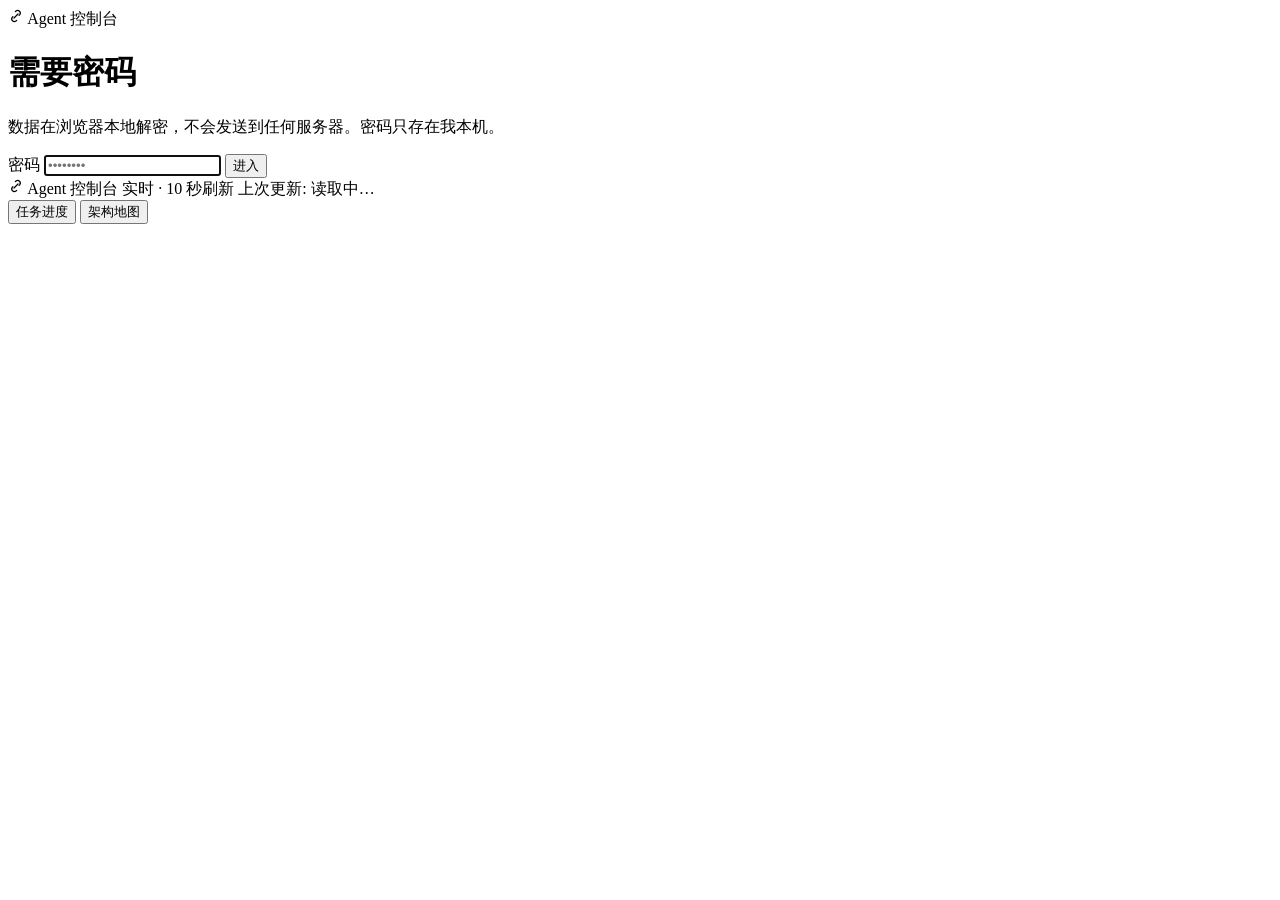
==== index.html @ 05ff24bf "publish index.html" ====
<!DOCTYPE html><html lang="zh"> <head><meta charset="utf-8"><meta name="robots" content="noindex, nofollow"><meta name="viewport" content="width=device-width, initial-scale=1"><title>Agent 控制台</title><link rel="stylesheet" href="./_astro/agents.css"></head> <body> <div id="login" class="wrap"> <div class="login-card"> <div class="brand"> <span class="brand-mark" aria-hidden="true"> <svg width="16" height="16" viewBox="0 0 24 24" fill="none" stroke="currentColor" stroke-width="1.8" stroke-linecap="round" stroke-linejoin="round"><path d="M9 15l6-6"></path><path d="M11 5.5l1-1a4 4 0 0 1 5.6 5.6l-1 1"></path><path d="M13 18.5l-1 1a4 4 0 0 1-5.6-5.6l1-1"></path></svg> </span> <span class="brand-name">Agent 控制台</span> </div> <h1>需要密码</h1> <p class="hint">数据在浏览器本地解密，不会发送到任何服务器。密码只存在我本机。</p> <label for="pw">密码</label> <input type="password" id="pw" placeholder="••••••••" autocomplete="off" autofocus> <button id="btn" type="button">进入</button> <div id="error"></div> </div> </div> <div id="app" class="wrap"> <div class="topbar"> <span class="brand-mark" aria-hidden="true"> <svg width="16" height="16" viewBox="0 0 24 24" fill="none" stroke="currentColor" stroke-width="1.8" stroke-linecap="round" stroke-linejoin="round"><path d="M9 15l6-6"></path><path d="M11 5.5l1-1a4 4 0 0 1 5.6 5.6l-1 1"></path><path d="M13 18.5l-1 1a4 4 0 0 1-5.6-5.6l1-1"></path></svg> </span> <span class="brand-name">Agent 控制台</span> <span class="spacer"></span> <span class="live"><i></i>实时 · 10 秒刷新</span> <span class="stamp">上次更新: <span id="meta-update">读取中…</span></span> </div> <div class="seg" id="seg" role="tablist"> <button class="on" data-tab="tasks" type="button" role="tab">任务进度</button> <button data-tab="arch" type="button" role="tab">架构地图</button> </div> <section id="panel-tasks" class="panel-view"></section> <section id="panel-arch" class="panel-view" style="display:none"></section> </div> <script>
  /* ============================================================
     0. 常量与静态结构
     ============================================================ */
  const POLL_MS = 10000;                                  /* 打开页面时每 10 秒刷新；无人打开 = 无请求 */
  const ENC_URL = './data/agent-dashboard.enc.json';

  const PHASES = [
    { k:'planning',  n:'规划', who:'codex'  },
    { k:'executing', n:'执行', who:'xiaomi' },
    { k:'verifying', n:'验收', who:'codex'  },
    { k:'done',      n:'完成', who:''       },
  ];
  const OWNERS = {
    codex:  { name:'Codex', short:'C',  role:'方案 · 测试方案 · 独立验收' },
    xiaomi: { name:'小秘',  short:'秘', role:'落地 · 写测试 · 交证据' },
    none:   { name:'无人',  short:'–',  role:'等待派发' },
  };
  /* 事件里的 phase → 阶段轨下标（采集器为每个事件标好 phase，避免靠文件名猜） */
  const PHASE_INDEX = { planning:0, executing:1, verifying:2, done:3 };

  /* 架构地图拓扑：5 层。tech 写"用了什么项目"，role 写"干什么"。 */
  const LAYERS = [
    { id:'people', name:'① 人', color:'#f79009', nodes:[
      { id:'frank', icon:'user', name:'Frank', tech:'人类操作员 · 飞书群', role:'提需求 / 拍板 / 看进度' },
    ]},
    { id:'entry', name:'② 入口', color:'#12b76a', nodes:[
      { id:'bridge', icon:'link', name:'lark-agents-bridge', tech:'自建 Node 桥接 · 飞书长连接', role:'把群里 @Codex 的消息转成本地 Codex 任务' },
      { id:'gateway', icon:'server', name:'OpenClaw 网关', tech:'OpenClaw · 飞书 / Telegram 通道', role:'小秘的宿主：会话 / 工具 / 技能 / 委派' },
    ]},
    { id:'runtime', name:'③ 运行时', color:'#4f46e5', nodes:[
      { id:'codex', icon:'cpu', name:'Codex（我）', tech:'Codex CLI · 强模型（额度有限）', role:'出方案 + 测试方案 + 独立验收' },
      { id:'xiaomi', icon:'sparkle', name:'小秘 agent:main', tech:'OpenClaw agent · 本地模型（额度足）', role:'按方案落地 + 写测试 + 交证据' },
    ]},
    { id:'state', name:'④ 共享状态', color:'#7c3aed', nodes:[
      { id:'bus', icon:'db', hub:true, name:'agent-bus', tech:'自建状态总线 · runs/ + JSONL', role:'任务产物 / 委派记录 / 看护日志（全流程枢纽）' },
      { id:'snapshot', icon:'lock', name:'看板密文快照', tech:'PBKDF2 + AES-256-GCM', role:'采集 → 加密 → 推送 GitHub' },
    ]},
    { id:'delivery', name:'⑤ 交付', color:'#0ea5e9', nodes:[
      { id:'site', icon:'globe', name:'frankofswing.com', tech:'Astro 静态站 · Vercel', role:'公开站点 + 密码门 /agents/' },
    ]},
  ];

  /* 连线：route 'v' = 出下方进上方；'h' = 出右侧进左侧。x1/x2 或 y1/y2 是锚点在边上的位置(0~1)。 */
  const EDGES = [
    { from:'frank',    to:'bridge',   route:'v', x1:.50, x2:.35, kind:'msg',     label:'@Codex 群消息' },
    { from:'frank',    to:'gateway',  route:'v', x1:.50, x2:.65, kind:'msg',     label:'@小秘 群消息' },
    { from:'bridge',   to:'codex',    route:'v', x1:.50, x2:.50, kind:'call',    label:'codex exec' },
    { from:'gateway',  to:'xiaomi',   route:'v', x1:.50, x2:.50, kind:'call',    label:'openclaw agent --json' },
    { from:'codex',    to:'xiaomi',   route:'h', y1:.50, y2:.50, kind:'handoff', label:'委派 / 回执' },
    { from:'codex',    to:'bus',      route:'v', x1:.32, x2:.30, kind:'write',   label:'写 plan / verify-report' },
    { from:'xiaomi',   to:'bus',      route:'v', x1:.30, x2:.70, kind:'write',   label:'写 status.json / exec-log' },
    { from:'bus',      to:'snapshot', route:'h', y1:.50, y2:.50, kind:'write',   label:'采集 + 加密' },
    { from:'snapshot', to:'site',     route:'v', x1:.50, x2:.50, kind:'deliver', label:'密文 push' },
  ];
  const FLOW_KINDS = [
    { k:'msg',     c:'#f79009', t:'群消息触发' },
    { k:'call',    c:'#4f46e5', t:'调用 agent' },
    { k:'handoff', c:'#7c3aed', t:'委派 / 回执' },
    { k:'write',   c:'#64748b', t:'落盘 / 采集' },
    { k:'deliver', c:'#0ea5e9', t:'发布' },
  ];

  const ICONS = {
    user:    '<path d="M12 12a4 4 0 1 0 0-8 4 4 0 0 0 0 8Z"/><path d="M4.5 20a7.5 7.5 0 0 1 15 0"/>',
    link:    '<path d="M9 15l6-6"/><path d="M11 5.5l1-1a4 4 0 0 1 5.6 5.6l-1 1"/><path d="M13 18.5l-1 1a4 4 0 0 1-5.6-5.6l1-1"/>',
    server:  '<rect x="3" y="4" width="18" height="7" rx="2"/><rect x="3" y="13" width="18" height="7" rx="2"/><path d="M7 7.5h.01M7 16.5h.01"/>',
    cpu:     '<rect x="7" y="7" width="10" height="10" rx="2"/><path d="M10 2v3M14 2v3M10 19v3M14 19v3M2 10h3M2 14h3M19 10h3M19 14h3"/>',
    sparkle: '<path d="M12 3.5l1.9 5.1 5.1 1.9-5.1 1.9L12 17.5l-1.9-5.1L5 10.5l5.1-1.9L12 3.5Z"/>',
    db:      '<ellipse cx="12" cy="6" rx="7.5" ry="3"/><path d="M4.5 6v12c0 1.7 3.4 3 7.5 3s7.5-1.3 7.5-3V6"/><path d="M4.5 12c0 1.7 3.4 3 7.5 3s7.5-1.3 7.5-3"/>',
    lock:    '<rect x="4.5" y="10" width="15" height="10.5" rx="2.5"/><path d="M8 10V7a4 4 0 0 1 8 0v3"/>',
    globe:   '<circle cx="12" cy="12" r="9"/><path d="M3 12h18"/><path d="M12 3c2.4 2.5 3.7 5.6 3.7 9S14.4 18.5 12 21c-2.4-2.5-3.7-5.6-3.7-9S9.6 5.5 12 3Z"/>',
    check:   '<path d="M20 6.5 9.5 17 4 11.5"/>',
  };

  /* 组件目录表：回答"用了什么项目 / 怎么起（常驻、按需、默认加载）"。 */
  const CATALOG = [
    { n:'lark-agents-bridge', t:'自建 Node 桥接包（+1 个本地补丁）', m:'常驻', h:'launchd ai.feishu-codex-bridge.bot', e:'~/.feishu-codex-bridge/config.json' },
    { n:'OpenClaw 网关',       t:'OpenClaw 平台（+2 个本地补丁）',   m:'常驻', h:'launchd ai.openclaw.gateway',          e:'~/.openclaw/openclaw.json' },
    { n:'Codex（我）',         t:'Codex CLI + 强模型端点',           m:'按需', h:'被桥接唤起',                          e:'~/.codex/config.toml' },
    { n:'小秘 agent:main',     t:'OpenClaw agent + 本地模型端点',     m:'按需', h:'被网关唤起',                          e:'~/.openclaw/workspace/main/' },
    { n:'feishu-collab',       t:'自建 skill · 三方协作规则',         m:'默认加载', h:'Codex 常驻 + 小秘 workspace 已装', e:'~/.codex/skills/feishu-collab/SKILL.md' },
    { n:'frankofswing-dev',    t:'自建 skill · 站点开发约定',         m:'默认加载', h:'同上',                                e:'~/.codex/skills/frankofswing-dev/SKILL.md' },
    { n:'agent-bus',           t:'自建状态总线（JSON / JSONL）',      m:'按需', h:'双方读写',                            e:'~/.openclaw/agent-bus/runs/<run-id>/' },
    { n:'delegate / ask_codex', t:'自建委派脚本（自带两行群回执）',    m:'按需', h:'给指令拉起',                          e:'za/delegate.py · za/ask_codex.py' },
    { n:'agent-dashboard',     t:'自建采集 + 加密 + 推送',            m:'常驻', h:'launchd ai.agent-dashboard.push（每 60 秒）', e:'~/.openclaw/agent-dashboard/' },
    { n:'watchdog',            t:'自建看护（ps 探活 + 连续 2 次才判 down）', m:'常驻', h:'launchd ai.agent-bus.watchdog（每 60 秒）', e:'~/.local/share/agent-bus/watchdog.py' },
    { n:'frankofswing.com',    t:'Astro + Vercel（推送走 GitHub Contents API）', m:'远端', h:'Vercel 自动构建',            e:'~/.openclaw/workspace-jobs' },
  ];

  const MEMORY = [
    { who:'Codex（我）', items:[
      ['za/CODEX-CONTEXT.md', '交接记忆：换模型 / 新会话先读'],
      ['~/.codex/AGENTS.md', '全局硬规则（怎么给小秘发消息等）'],
      ['~/.codex/sessions/**/rollout-*.jsonl', '会话原文（可检索）'],
      ['za/WORKFLOW.md + TESTING.md', '开发工作流 / 测试工作流'],
    ]},
    { who:'小秘（OpenClaw）', items:[
      ['~/.openclaw/workspace/AGENTS.md', '每轮都加载的常驻规则'],
      ['workspace/main/{IDENTITY,USER,MEMORY,SOUL}.md', '身份 / 用户 / 长期记忆'],
      ['workspace/main/memory/*.md', '按日期的记忆片段'],
      ['workspace/main/skills/', '已装技能（feishu-collab 等）'],
    ]},
    { who:'共享（agent-bus）', items:[
      ['runs/<run-id>/{task,plan,test-plan,exec-log,verify-report}.md', '一次任务的全部产物'],
      ['runs/<run-id>/status.json', '看板读的进度状态'],
      ['runs.jsonl · delegations/*.json', '历史结论 / 每次委派与成本'],
      ['watchdog.log', '看护事件'],
    ]},
  ];

  const SELF_SKILLS = [
    { n:'feishu-collab', t:'default', d:'三方协作规则（回话顺序 / 分工 / 监工）' },
    { n:'frankofswing-dev', t:'default', d:'站点开发约定（代码位置 / 部署 / 内容规则）' },
    { n:'imagegen', t:'ondemand', d:'生成位图素材' },
    { n:'openai-docs', t:'ondemand', d:'OpenAI / Codex 官方资料' },
    { n:'skill-creator · skill-installer', t:'ondemand', d:'写 skill / 装 skill' },
    { n:'documents · pdf · presentations · spreadsheets', t:'ondemand', d:'Office 文档产出' },
    { n:'visualize', t:'ondemand', d:'交互式可视化' },
  ];

  /* ============================================================
     1. 工具函数
     ============================================================ */
  const $ = (id) => document.getElementById(id);
  const esc = (s) => String(s == null ? '' : s).replace(/[&<>"']/g, (c) => ({ '&':'&amp;','<':'&lt;','>':'&gt;','"':'&quot;',"'":'&#39;' }[c]));
  const icon = (n, sz) => '<svg width="' + (sz||15) + '" height="' + (sz||15) + '" viewBox="0 0 24 24" fill="none" stroke="currentColor" stroke-width="1.8" stroke-linecap="round" stroke-linejoin="round">' + (ICONS[n] || '') + '</svg>';

  function ts2hm(iso) {
    if (!iso) return '';
    const m = String(iso).match(/T(\d{2}:\d{2})(?::(\d{2}))?/);
    return m ? (m[2] ? m[1] + ':' + m[2] : m[1]) : '';
  }
  function fmtDT(iso) {
    if (!iso) return '读取中…';
    const d = new Date(iso);
    if (isNaN(d.getTime())) return String(iso);
    const p = (n) => String(n).padStart(2, '0');
    return p(d.getMonth()+1) + '-' + p(d.getDate()) + ' ' + p(d.getHours()) + ':' + p(d.getMinutes()) + ':' + p(d.getSeconds());
  }
  function humanDur(ms) {
    if (!isFinite(ms) || ms < 0) return '—';
    const s = Math.floor(ms / 1000);
    if (s < 60) return s + ' 秒';
    const m = Math.floor(s / 60);
    if (m < 60) return m + ' 分 ' + (s % 60) + ' 秒';
    const h = Math.floor(m / 60);
    return h + ' 时 ' + (m % 60) + ' 分';
  }
  function durBetween(a, b) {
    if (!a) return '—';
    const t0 = new Date(a).getTime(), t1 = b ? new Date(b).getTime() : Date.now();
    if (isNaN(t0) || isNaN(t1)) return '—';
    return humanDur(t1 - t0);
  }
  function money(v) {
    if (typeof v !== 'number' || !isFinite(v)) return '—';
    return '$' + v.toFixed(v < 1 ? 3 : 2);
  }
  function num(v) {
    if (typeof v !== 'number' || !isFinite(v)) return '—';
    return v.toLocaleString('en-US');
  }
  function shortNum(v) {
    if (typeof v !== 'number' || !isFinite(v)) return '—';
    if (v >= 1e6) return (v / 1e6).toFixed(2) + 'M';
    if (v >= 1e3) return (v / 1e3).toFixed(1) + 'k';
    return String(v);
  }

  /* ============================================================
     2. WebCrypto（保持不变：密码只在浏览器里）
     ============================================================ */
  async function deriveKey(password, salt, iter) {
    const base = await crypto.subtle.importKey('raw', new TextEncoder().encode(password), 'PBKDF2', false, ['deriveKey']);
    return crypto.subtle.deriveKey({ name:'PBKDF2', salt, iterations:iter, hash:'SHA-256' }, base, { name:'AES-GCM', length:256 }, false, ['decrypt']);
  }
  async function decryptBlob(blob, password) {
    const b64 = (s) => Uint8Array.from(atob(s), (c) => c.charCodeAt(0));
    const key = await deriveKey(password, b64(blob.salt), blob.iter);
    const pt = await crypto.subtle.decrypt({ name:'AES-GCM', iv:b64(blob.nonce) }, key, b64(blob.ct));
    return JSON.parse(new TextDecoder().decode(pt));
  }
  async function fetchBlob() {
    const r = await fetch(ENC_URL + '?t=' + Date.now(), { cache:'no-store' });
    if (!r.ok) throw new Error('HTTP ' + r.status);
    return r.json();
  }
  async function blobHash(b) {
    const s = JSON.stringify({ s:b.salt, n:b.nonce, c:b.ct, i:b.iter });
    const buf = await crypto.subtle.digest('SHA-256', new TextEncoder().encode(s));
    return Array.from(new Uint8Array(buf)).map((x) => x.toString(16).padStart(2,'0')).join('');
  }

  /* ============================================================
     3. 任务进度
     ============================================================ */
  function phaseTimes(task) {
    const out = [null, null, null, null];
    (task.events || []).forEach((e) => {
      const i = (e.phase != null && PHASE_INDEX[e.phase] != null) ? PHASE_INDEX[e.phase] : 0;
      if (i == null) return;
      if (!out[i] || String(e.ts) < String(out[i].ts)) out[i] = { ts:e.ts, who:e.who };
    });
    return out;
  }
  /* 已经出结论的任务 = 已结束（不做"进行中"）。
     —— 2026-10-09 修：有一次 run 忘了把 status.json 收尾（phase 停在 executing、verdict 已是 PASS），
     页面就把它当成"当前任务"，于是长期显示"小秘 执行中"（Frank 实际看到的现象）。
     有 verdict 就算结束，这条自愈规则让同类脏数据不可能再变成幽灵任务。 */
  function isFinished(t) {
    return !!t && ((t.phase || '') === 'done' || t.verdict === 'PASS' || t.verdict === 'FAIL');
  }
  function pickCurrent(tasks) {
    const active = tasks.filter((t) => !isFinished(t))
      .sort((a, b) => String(b.updated_at || '').localeCompare(String(a.updated_at || '')));
    if (active.length) return active[0];
    /* 全都结束了 → 显示"最近开始的那一个"（按 started_at），
       否则补写旧 run 的 status.json 会把旧任务顶到最前面（2026-10-09 补充） */
    const byStart = tasks.slice().sort((a, b) =>
      String(b.started_at || '').localeCompare(String(a.started_at || '')) ||
      String(b.updated_at || '').localeCompare(String(a.updated_at || '')));
    return byStart[0] || null;
  }
  function stateOf(task) {
    if (!task) return 'idle';
    if (task.verdict === 'FAIL') return 'fail';
    if (isFinished(task)) return task.verdict === 'PASS' ? 'done' : (task.phase === 'done' ? 'idle' : 'run');
    return 'run';
  }
  function renderRail(task) {
    const cur = PHASES.findIndex((p) => p.k === (task.phase || 'planning'));
    /* 已出结论的任务，阶段轨直接停在"完成"，避免"有 verdict 却停在执行"的脏数据显示成进行中 */
    const idx = isFinished(task) ? (PHASES.length - 1) : (cur < 0 ? 0 : cur);
    const times = phaseTimes(task);
    const pct = (idx / (PHASES.length - 1)) * 75;   /* 线宽 = 75% × 进度（线本身占 75%） */
    const steps = PHASES.map((p, i) => {
      const cls = i < idx ? 'done' : (i === idx ? (stateOf(task) === 'done' ? 'done' : 'current') : '');
      const mark = i < idx || (i === idx && stateOf(task) === 'done')
        ? '<svg width="12" height="12" viewBox="0 0 24 24" fill="none" stroke="currentColor" stroke-width="3" stroke-linecap="round" stroke-linejoin="round">' + ICONS.check + '</svg>'
        : '<span class="num">' + (i + 1) + '</span>';
      let info = times[i] ? ((OWNERS[times[i].who] || {}).name || times[i].who) + ' · ' + ts2hm(times[i].ts) : '';
      if (!info && i === idx && cls === 'current') info = '进行中…';
      return '<div class="rail-step ' + cls + '">'
        + '<span class="rail-dot">' + mark + '</span>'
        + '<span class="sn">' + p.n + '</span>'
        + '<span class="sm">' + esc(info) + '</span>'
        + '</div>';
    }).join('');
    return '<div class="rail">'
      + '<span class="rail-line"></span>'
      + '<span class="rail-fill" style="width:' + pct.toFixed(2) + '%"></span>'
      + steps + '</div>';
  }
  function feedWho(w) {
    const o = OWNERS[w];
    if (!o) return '<span class="tag ondemand">' + esc(w || '?') + '</span>';
    return '<span class="tag ' + (w === 'codex' ? 'codex' : 'xiaomi') + '">' + esc(o.name) + '</span>';
  }
  /* task-panel-v2: 阶段展开/折叠 (accordion 单选) */
  function toggleStage(stage) {
    const items = document.querySelectorAll('.stage-item');
    items.forEach(function(it) {
      if (it.dataset.stage === stage) {
        const cur = it.getAttribute('aria-expanded') === 'true';
        it.setAttribute('aria-expanded', cur ? 'false' : 'true');
        const tog = it.querySelector('.stage-toggle');
        if (tog) tog.textContent = cur ? '▸' : '▾';
      } else {
        it.setAttribute('aria-expanded', 'false');
        const tog = it.querySelector('.stage-toggle');
        if (tog) tog.textContent = '▸';
      }
    });
  }
  /* visual_check.py 探针 */
  window.__stageItems = function() {
    return [...document.querySelectorAll('.stage-item')].map(function(s) {
      const body = s.querySelector('.stage-body');
      return {
        stage: s.dataset.stage,
        ariaExpanded: s.getAttribute('aria-expanded') === 'true',
        isCurrent: s.classList.contains('is-current'),
        bodyOffsetHeight: body ? body.offsetHeight : 0,
      };
    });
  };
  window.__currentRunIdOnPage = function() {
    const el = document.querySelector('.current-task-card .run-id-display');
    return el ? el.textContent.trim() : '';
  };
  window.__historyRunIds = function() {
    return [...document.querySelectorAll('.history-row')].map(function(r) { return r.dataset.runId; }).filter(Boolean);
  };
  function renderTasks(data) {
    const tasks = data.tasks || [];
    const res = data.resources || {};
    const health = data.health || {};
    // task-panel-v2: current_run_id 是数据源 (取自 payload 顶层)
    const currentRunId = data.current_run_id || (tasks.slice().sort((a,b)=>String(b.updated_at||"").localeCompare(String(a.updated_at||"")))[0]||{}).run_id;
    const task = tasks.find((t) => t.run_id === currentRunId) || pickCurrent(tasks);

    let html = '';
    if (!task) {
      html += '<div class="card"><p class="sec">当前任务</p><div class="empty">还没有任务记录。派一个任务给我，这里会出现它的全流程。</div></div>';
    } else {
      const st = stateOf(task);
      const owner = OWNERS[task.owner] ? task.owner : 'none';
      const pill = st === 'run' ? '<span class="pill run"><i></i>进行中</span>'
        : st === 'done' ? '<span class="pill ok"><i></i>已完成 · ' + esc(task.verdict || 'PASS') + '</span>'
        : st === 'fail' ? '<span class="pill fail"><i></i>失败 · ' + esc(task.verdict || 'FAIL') + '</span>'
        : '<span class="pill idle"><i></i>空闲</span>';
      const attempts = typeof task.attempts === 'number' ? task.attempts : 0;

      // === 当前任务卡 v2: 状态胶囊 + 任务一句话 + run_id (含 .run-id-display 供探针) + 谁在干活 ===
      const rid = task.run_id || '';
      html += '<div class="card current-task-card" data-run-id="' + esc(rid) + '">'
        + '<p class="sec">当前任务</p><div class="hero">'
        + '<div class="hero-main">'
        +   '<div>' + pill + '</div>'
        +   '<h2>' + esc(task.task_one_liner || '(无任务描述)') + '</h2>'
        +   '<div class="sub"><span class="run-id-display">' + esc(rid) + '</span> · 第 ' + attempts + ' 次尝试 · 开始 ' + esc(ts2hm(task.started_at) || '—') + '</div>'
        + '</div>'
        + '<div class="owner" data-state="' + (st === 'run' ? 'running' : (st === 'done' ? 'done' : 'idle')) + '">'
        +   '<span class="avatar" data-who="' + owner + '">' + esc((OWNERS[owner] || OWNERS.none).short) + '</span>'
        +   '<span><span class="lbl">现在谁在干活</span>'
        +     '<div class="nm">' + esc((OWNERS[owner] || OWNERS.none).name) + '</div>'
        +     '<div class="rl">' + esc((OWNERS[owner] || OWNERS.none).role) + '</div></span>'
        +   '<span class="eta"><div class="v" data-elapsed="' + esc(task.started_at || '') + '" data-stop="' + (st === 'run' ? '' : '1') + '">'
        +     esc(durBetween(task.started_at, st === 'run' ? null : task.updated_at)) + '</div><div class="k">'
        +     (st === 'run' ? '已耗时（实时）' : '总耗时') + '</div></span>'
        + '</div></div>'
        + (task.note ? '<div style="margin-top:14px;font-size:12.5px;color:var(--text-2);background:var(--surface-2);border:1px solid var(--border);border-radius:8px;padding:10px 12px">' + esc(task.note) + '</div>' : '')
        + '</div>';

      // === 四阶段 v2 (可展开, S12 探针目标) ===
      const STAGE_META = [
        { k: 'planning',  n: '① 规划' },
        { k: 'executing', n: '② 执行' },
        { k: 'verifying', n: '③ 验收' },
        { k: 'done',      n: '④ 完成' },
      ];
      const curPhase = task.phase || 'planning';
      const stages = task.stages || {};
      const curIdx = STAGE_META.findIndex((x) => x.k === curPhase);
      html += '<div class="card stages-card"><p class="sec">四阶段</p><div class="stages" id="stages" data-current-phase="' + esc(curPhase) + '">';
      STAGE_META.forEach(function(m, i) {
        const s = stages[m.k] || {};
        const files = Array.isArray(s.files) ? s.files : [];
        const who = s.who || '?';
        const at = s.at || '';
        const atStr = at ? at.slice(11, 19) : '—';
        // 状态 class
        let stCls = 'todo';
        if (i < curIdx) stCls = 'done';
        else if (i === curIdx) stCls = (curPhase === 'done') ? 'done' : 'current';
        // 默认展开: 当前阶段, 或 phase==done 时 done 阶段
        const isCurDefault = (m.k === curPhase) || (curPhase === 'done' && m.k === 'done');
        const ariaExp = isCurDefault ? 'true' : 'false';
        const isCurrentCls = (m.k === curPhase) ? ' is-current' : '';
        html += '<div class="stage-item stage-' + m.k + ' ' + stCls + isCurrentCls + '" data-stage="' + m.k + '" data-stage-idx="' + i + '" aria-expanded="' + ariaExp + '">'
          + '<div class="stage-header" role="button" tabindex="0" onclick="toggleStage(\'' + m.k + '\')" onkeydown="if(event.key===\'Enter\'||event.key===\' \'){event.preventDefault();toggleStage(\'' + m.k + '\')}">'
          +   '<span class="stage-marker">' + (stCls === 'done' ? '✓' : (stCls === 'current' ? '<span class="pulse"></span>' : (i + 1))) + '</span>'
          +   '<span class="stage-name">' + m.n + '</span>'
          +   '<span class="stage-who">' + esc(who) + '</span>'
          +   '<span class="stage-time">' + esc(atStr) + '</span>'
          +   '<span class="stage-toggle">' + (ariaExp === 'true' ? '▾' : '▸') + '</span>'
          + '</div>'
          + '<div class="stage-body" data-stage-body="' + m.k + '">';
        if (m.k === 'done') {
          const verdict = s.verdict;
          const note = s.note;
          if (verdict) html += '<div class="stage-verdict"><span class="pill ' + (verdict === 'PASS' ? 'ok' : 'fail') + '"><i></i>' + esc(verdict) + '</span></div>';
          if (note) html += '<div class="stage-file-excerpt">' + esc(note) + '</div>';
          if (!verdict && !note) html += '<div class="stage-empty">该阶段尚未开始</div>';
        } else if (files.length === 0) {
          html += '<div class="stage-empty">该阶段尚未开始</div>';
        } else {
          files.forEach(function(f) {
            html += '<div class="stage-file">'
              + '<div class="stage-file-head"><span class="file-name">' + esc(f.name || '') + '</span>'
              + '<span class="file-title">' + esc(f.title || '') + '</span></div>'
              + '<div class="file-excerpt">"' + esc(f.excerpt || '') + '"</div>'
              + '</div>';
          });
        }
        html += '</div></div>';
      });
      html += '</div></div>';
    }

    /* 左：活动流；右：资源 + 健康 */
    const events = ((task && task.events) || []).slice().reverse();
    const feed = events.length
      ? events.slice(0, 9).map((e, i) => '<div class="feed-row' + (i === 0 ? ' new' : '') + '">'
          + '<span class="feed-t">' + esc(ts2hm(e.ts)) + '</span>'
          + '<span class="feed-w">' + feedWho(e.who) + '</span>'
          + '<span class="feed-a">' + esc(e.what || '') + '</span>'
          + '<span class="feed-f">' + esc(e.file || '') + '</span></div>').join('')
      : '<div class="empty">还没有动作。</div>';

    html += '<div class="cols" style="margin-top:14px">'
      + '<div class="card"><p class="sec">活动流（最近 ' + Math.min(9, events.length) + ' 条）</p><div class="feed">' + feed + '</div></div>'
      + '<div class="stack">' + renderResources(res) + renderProviders(data.providers) + renderHealth(health) + '</div>'
      + '</div>';

    html += renderHistory(tasks, currentRunId);
    $('panel-tasks').innerHTML = html;
    tickElapsed();
  }

  function renderResources(res) {
    const cost = (typeof res.todayCostUsd === 'number') ? res.todayCostUsd : null;
    const tk = res.codexTodayTokens || {};
    const delegations = Array.isArray(res.recentDelegations) ? res.recentDelegations : [];
    const sessions = (typeof res.codexSessionsToday === 'number') ? res.codexSessionsToday : 0;
    const tkTotal = (typeof tk.total === 'number' && tk.total > 0) ? tk.total : null;

    const stats = '<div class="stats">'
      + '<div class="stat"><div class="k">今日成本（小秘侧）</div><div class="v">' + (cost == null ? '—' : money(cost)) + '</div></div>'
      + '<div class="stat"><div class="k">Codex 今日 token（含缓存）</div><div class="v">' + shortNum(tkTotal) + '<small>' + (tk.output ? '出 ' + shortNum(tk.output) : '') + '</small></div></div>'
      + '<div class="stat"><div class="k">今日委派</div><div class="v">' + delegations.length + '<small>次</small></div></div>'
      + '<div class="stat"><div class="k">Codex 会话</div><div class="v">' + sessions + '<small>今日</small></div></div>'
      + '</div>';

    const byModel = res.todayByModel || {};
    const rows = Object.keys(byModel)
      .filter((k) => k && k !== 'unknown' && k !== 'null' && byModel[k] > 0)
      .sort((a, b) => byModel[b] - byModel[a]);
    const max = rows.length ? byModel[rows[0]] : 0;
    const bars = rows.length
      ? '<div class="bars">' + rows.map((m) => '<div class="bar">'
          + '<span class="bl" title="' + esc(m) + '">' + esc(String(m).replace(/^[a-z-]+\//, '')) + '</span>'
          + '<span class="bt"><span class="bf" style="width:' + ((byModel[m] / max) * 100).toFixed(1) + '%"></span></span>'
          + '<span class="bv">' + money(byModel[m]) + '</span></div>').join('') + '</div>'
      : '';

    return '<div class="card"><p class="sec">资源消耗</p>' + stats + bars + '</div>';
  }

  const SVC_LABEL = {
    'ai.openclaw.gateway': '小秘网关',
    'ai.feishu-codex-bridge.bot': '桥接（Codex）',
    'ai.agent-bus.watchdog': '看护 watchdog',
    'ai.agent-dashboard.push': '看板推送',
  };

  /* 模型平台侧（官方接口拿到的权威数据）：GLM 额度 + DeepSeek 余额 */
  function pbar(pct) {
    const p = Math.max(0, Math.min(100, Number(pct) || 0));
    const color = p >= 90 ? 'var(--fail)' : p >= 70 ? 'var(--run)' : 'var(--accent)';
    return '<span class="bt"><span class="bf" style="width:' + p.toFixed(1) + '%;background:' + color + '"></span></span>';
  }
  function renderProviders(p) {
    p = p || {};
    const g = p.glm || {}, d = p.deepseek || {};
    const rows = [];

    if (g.ok) {
      const lims = g.limits || [];
      const period = lims.filter((L) => L.number === 1)[0] || lims[lims.length - 1] || {};
      const short = lims.filter((L) => L.number !== 1)[0] || {};
      const resetTxt = period.resetAt ? String(period.resetAt).slice(5, 16).replace('T', ' ') + ' 重置' : '';
      rows.push('<div class="pv-h">' + esc(g.name || '编程套餐') + ' · ' + esc(g.level || '') + ' <span class="tag default">平台接口</span></div>');
      rows.push('<div class="bar" style="grid-template-columns:auto 1fr auto"><span class="bl">周期额度</span>'
        + pbar(period.percentage) + '<span class="bv">' + (period.percentage == null ? '—' : period.percentage + '%') + '</span></div>');
      rows.push('<div class="pv-s">已用 ' + num(period.used) + ' / ' + num(period.usage) + ' · 剩 ' + num(period.remaining)
        + (resetTxt ? ' · ' + esc(resetTxt) : '') + '</div>');
      if (short.usage) {
        rows.push('<div class="bar" style="grid-template-columns:auto 1fr auto;margin-top:6px"><span class="bl">5 小时窗口</span>'
          + pbar(short.percentage) + '<span class="bv">' + num(short.used) + '/' + num(short.usage) + '</span></div>');
      }
      rows.push('<div class="pv-s">今日 token：' + shortNum(g.todayTokens) + (g.todayCalls ? ' · 调用 ' + num(g.todayCalls) + ' 次' : '')
        + ((g.todayByModel && g.todayByModel.length) ? '（' + g.todayByModel.map((m) => esc(m.model) + ' ' + shortNum(m.tokens)).join('、') + '）' : '') + '</div>');
    } else {
      rows.push('<div class="pv-h">编程套餐 <span class="tag ondemand">接口取不到</span></div>'
        + '<div class="pv-s">' + esc(g.error || '未配置 key') + '</div>');
    }

    rows.push('<div class="pv-h" style="margin-top:12px">' + esc(d.name || '按量付费平台') + ' · 按量付费 <span class="tag default">官方余额</span></div>');
    if (d.ok) {
      rows.push('<div class="stats" style="margin-top:6px">'
        + '<div class="stat"><div class="k">余额</div><div class="v">¥' + (d.balance == null ? '—' : d.balance) + '</div></div>'
        + '<div class="stat"><div class="k">今日已消耗</div><div class="v">¥' + (d.spentToday == null ? '—' : d.spentToday.toFixed(2)) + '</div></div>'
        + '</div>');
    } else {
      rows.push('<div class="pv-s">' + esc(d.error || '未配置 key') + '</div>');
    }

    const mx = p.minimax || {};
    rows.push('<div class="pv-h" style="margin-top:12px">' + esc(mx.name || '小秘的模型平台') + '<span class="tag default">浏览器会话</span></div>');
    if (mx.ok) {
      const gm = (mx.models || [])[0] || {};
      const num1 = (s) => { const v = parseFloat(String(s || '').replace('%', '')); return isFinite(v) ? v : 0; };
      const pctOf = (used, total) => { const t = num1(total), u = num1(used); return t > 0 ? (u / t) * 100 : u; };
      rows.push('<div class="bar" style="grid-template-columns:auto 1fr auto"><span class="bl">周限额</span>'
        + pbar(pctOf(gm.weeklyUsed, gm.weeklyTotal))
        + '<span class="bv">' + esc(gm.weeklyUsed || '—') + ' / ' + esc(gm.weeklyTotal || '—') + '</span></div>');
      rows.push('<div class="pv-s">重置 ' + esc(String(gm.weeklyReset || '').slice(5, 16).replace('T', ' ') || '—')
        + ' · 5h 限额 ' + esc(gm.intervalUsed || '—') + ' / ' + esc(gm.intervalTotal || '—')
        + (gm.intervalReset ? '（' + esc(String(gm.intervalReset).slice(11, 16)) + ' 重置）' : '') + '</div>');
      rows.push('<div class="pv-s">今日 token：' + shortNum(mx.todayTokens)
        + ((mx.todayByModel && mx.todayByModel.length) ? '（' + mx.todayByModel.map((m) => esc(m.model) + ' ' + shortNum(m.tokens)).join('、') + '）' : '')
        + (mx.cacheHitPercent ? ' · 缓存命中 ' + esc(mx.cacheHitPercent) + '%' : '') + '</div>');
      if (mx.credits) {
        rows.push('<div class="pv-s">积分余额：' + num(mx.credits.remaining) + ' / ' + num(mx.credits.total)
          + '（已用 ' + num(mx.credits.used) + '）</div>');
      }
    } else {
      rows.push('<div class="pv-s">' + esc(mx.error || '取不到（专用浏览器会话失效？）') + '</div>');
    }

    return '<div class="card"><p class="sec">模型额度 / 余额</p>' + rows.join('') + '</div>';
  }
  const WD_TEXT = {
    'down': '检测到组件不可用', 'restart-attempt': '尝试重启', 'restart-ok': '重启成功',
    'restart-failed': '重启失败', 'healthy': '健康检查通过',
  };
  function renderHealth(health) {
    const services = (health.services || []).filter((s) => s.label);
    const mine = services.filter((s) => SVC_LABEL[s.label]);
    const other = services.filter((s) => !SVC_LABEL[s.label]);
    /* 常驻进程看 pid；定时任务(StartInterval)跑完就退出，pid 恒为 '-' —— 要看上次退出码，
       否则 watchdog / 看板推送 会长期显示假警报（2026-10-09 修） */
    const svc = mine.length ? mine.map((s) => {
      const alive = s.pid && s.pid !== '-' && s.pid !== '?';
      const interval = s.kind === 'interval';
      const okExit = String(s.status) === '0';
      const good = interval ? okExit : alive;
      const detail = interval
        ? (okExit ? '定时任务 · 上次正常' : '定时任务 · 上次退出码 ' + esc(s.status))
        : (alive ? 'pid ' + esc(s.pid) : '未运行');
      return '<div class="svc"><span class="dot ' + (good ? 'up' : 'down') + '"></span>'
        + '<span class="lb">' + esc(SVC_LABEL[s.label]) + '</span>'
        + '<span class="pd">' + detail + '</span></div>';
    }).join('') : '<div class="empty">暂无服务信息</div>';

    const wd = (health.watchdog_tail || []).slice(-4).reverse().map((e) => {
      const t = (WD_TEXT[e.event] || e.event || JSON.stringify(e).slice(0, 40));
      const c = e.component ? '（' + e.component + '）' : '';
      return '<div class="wd-row"><span class="tt">' + esc(ts2hm(e.ts)) + '</span> ' + esc(t) + esc(c) + '</div>';
    }).join('');

    return '<div class="card"><p class="sec">健康</p>' + svc
      + (other.length ? '<div class="svc"><span class="dot up" style="background:var(--text-3);box-shadow:none"></span><span class="lb muted">其它 ai.* 任务 ' + other.length + ' 个（与本工作流无关）</span></div>' : '')
      + (wd ? '<div class="wd"><p class="sec" style="margin:0 0 4px">看护最近事件</p>' + wd + '</div>' : '')
      + '</div>';
  }

  function renderHistory(tasks, currentRunId) {
    // task-panel-v2: 历史任务表**不含**当前任务 (S14 判定)
    const rows = (tasks || []).filter((t) => t.run_id !== currentRunId)
      .sort((a, b) => String(b.updated_at || '').localeCompare(String(a.updated_at || '')));
    if (!rows.length) return '<div class="card history-card" style="margin-top:14px"><p class="sec">历史任务（0，不含当前任务）</p><div class="empty">还没有历史任务。</div></div>';
    const PH = ['planning','executing','verifying','done'];
    const body = rows.map((t) => {
      const st = stateOf(t);
      const pill = st === 'done' ? '<span class="pill ok"><i></i>' + esc(t.verdict || 'PASS') + '</span>'
        : st === 'fail' ? '<span class="pill fail"><i></i>' + esc(t.verdict || 'FAIL') + '</span>'
        : st === 'run' ? '<span class="pill run"><i></i>进行中</span>'
        : '<span class="pill idle"><i></i>—</span>';
      const tIdx = PH.indexOf(t.phase || 'planning');
      const isDoneT = isFinished(t);
      const dots = PH.map(function(p, i) {
        const c = isDoneT || (t.phase === 'done') ? 'on' : (i < tIdx ? 'on' : (i === tIdx ? 'cur' : ''));
        return '<span class="hdot ' + c + '"></span>';
      }).join('');
      return '<tr class="history-row" data-run-id="' + esc(t.run_id || '') + '">'
        + '<td><div>' + esc(t.task_one_liner || '') + '</div><div class="n dim">' + esc(t.run_id || '') + '</div></td>'
        + '<td>' + pill + '</td>'
        + '<td class="n hide-s">' + esc((OWNERS[t.owner] || OWNERS.none).name) + '</td>'
        + '<td class="n hide-s">' + (typeof t.attempts === 'number' ? t.attempts : 0) + '</td>'
        + '<td class="n right">' + esc(durBetween(t.started_at, t.updated_at)) + '</td>'
        + '<td class="hide-s" style="white-space:nowrap"><span class="hist-progress" title="' + esc(t.phase || '?') + '">' + dots + '</span></td>'
        + '</tr>';
    }).join('');
    return '<div class="card history-card" style="margin-top:14px"><p class="sec">历史任务（' + rows.length + '，不含当前任务）</p>'
      + '<table class="tbl"><thead><tr><th>任务</th><th>结论</th><th class="hide-s">负责人</th><th class="hide-s">尝试</th><th>耗时</th><th class="hide-s">阶段</th></tr></thead>'
      + '<tbody>' + body + '</tbody></table></div>';
  }

  /* 实时计时：只更新文本，不重排 */
  function tickElapsed() {
    document.querySelectorAll('[data-elapsed]').forEach((el) => {
      if (el.getAttribute('data-stop')) return;
      const t0 = new Date(el.getAttribute('data-elapsed')).getTime();
      if (isNaN(t0)) return;
      el.textContent = humanDur(Date.now() - t0);
    });
  }
  setInterval(tickElapsed, 1000);

  /* ============================================================
     4. 架构地图
     ============================================================ */
  const NODE_DETAIL = {
    frank:    { project:'—', run:'—', files:['飞书群 oc_63b6…'], env:[], note:'唯一管理员。需求与拍板的来源；两个 bot 都在这个群里回话。' },
    bridge:   { project:'lark-agents-bridge（自建，含 1 个本地补丁）', run:'常驻 · launchd ai.feishu-codex-bridge.bot', files:['~/.feishu-codex-bridge/config.json'], env:[], note:'把群里 @Codex 的消息转成本地 Codex CLI 任务，再把我写回的答案发到群里。' },
    gateway:  { project:'OpenClaw 平台（含 2 个本地补丁）', run:'常驻 · launchd ai.openclaw.gateway', files:['~/.openclaw/openclaw.json','~/.openclaw/service-env/ai.openclaw.gateway.env'], env:['OPENCLAW_FEISHU_ATALL_CHATS','OPENCLAW_FORCE_STRANDED_REPLY_RECOVERY','OPENCLAW_SUPPRESS_STRANDED_NOTICE'], note:'小秘的宿主：飞书/Telegram 通道、技能、工具、委派全在这里。三个本地补丁让 @所有人 能唤醒她、并且不丢消息、不发噪音。' },
    codex:    { project:'Codex CLI + 本机配置的强模型端点', run:'按需 · 被桥接唤起', files:['~/.codex/config.toml','~/.codex/skills/','~/.codex/sessions/'], env:[], note:'贵、额度有限 → 只做"想"和"查"：澄清需求、出方案、写测试方案、独立验收。' },
    xiaomi:   { project:'OpenClaw agent:main + 本地模型端点', run:'按需 · 被网关唤起', files:['~/.openclaw/workspace/main/','~/.openclaw/workspace/main/skills/'], env:[], note:'便宜、额度足 → 做"写"和"跑"：按方案落地、按测试方案写测试、跑完把证据交回来。' },
    bus:      { project:'自建状态总线（无第三方依赖）', run:'按需读写', files:['~/.openclaw/agent-bus/runs/','~/.openclaw/agent-bus/delegations/','~/.openclaw/agent-bus/watchdog.log'], env:[], note:'一次任务的全部产物落在这里；看板与 watchdog 都从这里读，状态不藏在模型会话里。' },
    snapshot: { project:'自建（Python cryptography + 浏览器 WebCrypto）', run:'常驻 · launchd ai.agent-dashboard.push（每 60 秒，内容没变就跳过）', files:['~/.openclaw/agent-dashboard/gen_dashboard.py','~/.openclaw/agent-dashboard/push_dashboard.py'], env:[], note:'密码只在本机权限 600 的文件里；仓库里只有密文，页面在浏览器端解密。' },
    site:     { project:'Astro 静态站 + Vercel（推送走 GitHub Contents API）', run:'远端 · Vercel 自动构建', files:['~/.openclaw/workspace-jobs/src/pages/agents.astro'], env:[], note:'公开站点；/agents/ 有密码门，并且 noindex 不被搜索引擎收录。' },
  };

  function liveFacts(id, data) {
    const arch = data.architecture || {};
    const health = data.health || {};
    const f = [];
    const svcOf = (label) => (health.services || []).find((s) => s.label === label);
    if (id === 'gateway') {
      const s = svcOf('ai.openclaw.gateway');
      f.push(['运行状态', s && s.pid && s.pid !== '-' ? '运行中 · pid ' + s.pid : '未运行']);
      f.push(['通道', (arch.channels || []).map((c) => c.name).join(' · ') || '—']);
      f.push(['插件', (arch.plugins || []).filter((p) => p.enabled).map((p) => p.id).join(' · ') || '—']);
      f.push(['agents', (arch.agents || []).map((a) => a.id).join(' · ') || '—']);
    }
    if (id === 'codex') {
      const s = svcOf('ai.feishu-codex-bridge.bot');
      f.push(['桥接进程', s && s.pid && s.pid !== '-' ? '运行中 · pid ' + s.pid : '未运行']);
      const tk = (data.resources || {}).codexTodayTokens || {};
      f.push(['今日 token', tk.total ? num(tk.total) + '（出 ' + num(tk.output) + '）' : '—']);
      f.push(['今日会话', String((data.resources || {}).codexSessionsToday || 0)]);
    }
    if (id === 'xiaomi') {
      const skills = (arch.skills || []).filter((s) => s.eligible && !s.disabled);
      f.push(['可用技能', skills.length + ' 个（其中 ' + skills.filter((s) => s.modelVisible).length + ' 个模型直接可见）']);
      f.push(['自装技能', (arch.skills || []).filter((s) => s.ours).map((s) => s.name).join(' · ') || '—']);
    }
    if (id === 'bus') {
      const runs = data.tasks || [];
      f.push(['任务记录', runs.length + ' 条，最新 ' + (runs.length ? runs[runs.length - 1].run_id : '—')]);
      f.push(['委派记录', ((data.resources || {}).recentDelegations || []).length + ' 次（今日）']);
    }
    if (id === 'snapshot') {
      f.push(['最近生成', fmtDT(data.generatedAt)]);
      const s = svcOf('ai.agent-dashboard.push');
      f.push(['推送任务', s ? (s.pid && s.pid !== '-' ? '运行中' : '已安装 · 非持续运行') : '未安装']);
    }
    if (id === 'site') f.push(['线上入口', 'frankofswing.com/agents/']);
    return f;
  }

  let selectedNode = null;

  function renderArch(data) {
    const arch = data.architecture || {};
    const layersHtml = LAYERS.map((L) => {
      const nodes = L.nodes.map((n) => '<button class="arch-node' + (n.hub ? ' is-hub' : '') + '" type="button" data-node-id="' + n.id + '">'
        + '<span class="top"><span class="ic">' + icon(n.icon) + '</span><span class="nm">' + esc(n.name) + '</span>'
        + (n.hub ? '<span class="tag default" style="margin-left:auto">枢纽</span>' : '') + '</span>'
        + '<div class="tech">' + esc(n.tech) + '</div>'
        + '<div class="role">' + esc(n.role) + '</div>'
        + '</button>').join('');
      return '<div class="arch-layer">'
        + '<div class="arch-layer-head"><i style="background:' + L.color + '"></i><div><div class="n">' + esc(L.name) + '</div><div class="c">' + L.nodes.length + ' 个组件</div></div></div>'
        + '<div class="arch-nodes">' + nodes + '</div></div>';
    }).join('');

    const legend = LAYERS.map((L) => '<span class="lg"><i style="background:' + L.color + '"></i>' + esc(L.name) + '</span>').join('');

    /* 每种连线一个箭头色（marker 不能继承 stroke，只能各配一个） */
    const MK = 'markerWidth="11" markerHeight="11" refX="9.5" refY="3.6" orient="auto" markerUnits="userSpaceOnUse"';
    const markers = FLOW_KINDS.map((f) => '<marker id="ah-' + f.k + '" ' + MK + '>'
      + '<path d="M0 0 L10 3.6 L0 7.2 z" fill="' + f.c + '" stroke="none"/></marker>').join('')
      + '<marker id="ah-on" ' + MK + '><path d="M0 0 L10 3.6 L0 7.2 z" fill="#4f46e5" stroke="none"/></marker>';
    const dot = '<svg class="arch-edges" id="arch-svg"><defs>' + markers + '</defs></svg><div id="arch-labels"></div>';

    const flowLegend = FLOW_KINDS.map((f) => '<span><i style="background:' + f.c + '"></i>' + esc(f.t) + '</span>').join('');

    $('panel-arch').innerHTML = '<div class="card">'
      + '<div class="arch-head"><p class="sec" style="margin:0">架构地图 · ' + LAYERS.length + ' 层 / ' + LAYERS.reduce((a, l) => a + l.nodes.length, 0) + ' 个组件 / ' + EDGES.length + ' 条连接</p>'
      + '<span class="spacer" style="flex:1"></span><span class="arch-hint">点任意组件 → 高亮它的上下游</span></div>'
      + '<div class="arch-legend" style="margin-bottom:14px">' + legend + '</div>'
      + '<div class="flowlegend">' + flowLegend + '</div>'
      + '<div class="arch-canvas" id="arch-canvas"><div class="arch-layers">' + layersHtml + '</div>' + dot + '</div>'
      + '</div>'
      + '<div class="arch-detail" id="arch-detail"><span class="muted" style="font-size:12.5px">点上面的任意组件，这里会显示它的项目、启动方式、关键文件和实时状态。</span></div>'
      + renderCatalog()
      + '<div class="cols" style="margin-top:14px">' + renderMemory() + renderSkills(arch) + '</div>'
      + renderPatches(arch);

    requestAnimationFrame(() => { drawEdges(); syncSelection(); });
  }

  function renderCatalog() {
    const body = CATALOG.map((c) => {
      const tag = c.m === '默认加载' ? '<span class="tag default">默认加载</span>'
        : c.m === '常驻' ? '<span class="tag xiaomi">常驻</span>'
        : '<span class="tag ondemand">' + esc(c.m) + '</span>';
      return '<tr><td><div style="font-weight:600">' + esc(c.n) + '</div><div class="dim" style="font-size:11.5px;font-family:var(--mono)">' + esc(c.t) + '</div></td>'
        + '<td>' + tag + '<div class="dim" style="font-size:11.5px;margin-top:4px">' + esc(c.h) + '</div></td>'
        + '<td class="dim" style="font-size:11.5px;font-family:var(--mono);word-break:break-word">' + esc(c.e) + '</td></tr>';
    }).join('');
    return '<div class="card" style="margin-top:14px"><p class="sec">组件目录 · 用了什么 / 怎么起</p>'
      + '<table class="tbl"><thead><tr><th style="width:30%">组件</th><th style="width:26%">启动方式</th><th>证据（配置文件 / 代码位置）</th></tr></thead><tbody>'
      + body + '</tbody></table></div>';
  }

  function renderMemory() {
    const cols = MEMORY.map((g) => '<p class="sec" style="margin:0 0 6px">' + esc(g.who) + '</p>'
      + '<ul class="list">' + g.items.map((it) => '<li><span class="n">' + esc(it[0]) + '</span><span class="d">' + esc(it[1]) + '</span></li>').join('') + '</ul>').join('');
    return '<div class="card"><p class="sec">记忆系统（谁会记得什么）</p>' + cols + '</div>';
  }

  function renderSkills(arch) {
    const skills = arch.skills || [];
    const ours = skills.filter((s) => s.ours);
    const ok = skills.filter((s) => !s.ours && s.eligible && !s.disabled);
    const off = skills.filter((s) => !s.eligible || s.disabled);
    const visible = ok.filter((s) => s.modelVisible);

    const rowsOurs = ours.map((s) => '<li><span class="n">' + esc(s.name) + '</span><span class="d"><span class="tag default">常驻</span></span></li>').join('');
    const rowsOk = ok.slice(0, 10).map((s) => '<li><span class="n">' + esc(s.name) + '</span><span class="d">'
      + (s.modelVisible ? '<span class="tag default">模型直接可见</span>' : '<span class="tag ondemand">需指令拉起</span>') + '</span></li>').join('');
    const mine = SELF_SKILLS.map((s) => '<li><span class="n">' + esc(s.n) + '</span><span class="d">'
      + (s.t === 'default' ? '<span class="tag default">默认加载</span>' : '<span class="tag ondemand">按需</span>')
      + '<div style="margin-top:2px">' + esc(s.d) + '</div></span></li>').join('');

    return '<div class="card"><p class="sec">Skills · 哪些默认调用、哪些要拉起</p>'
      + '<p class="sec" style="margin:10px 0 4px;color:var(--text-2)">Codex（我）· 常驻</p><ul class="list">' + mine + '</ul>'
      + '<p class="sec" style="margin:14px 0 4px;color:var(--text-2)">小秘 · 自装 ' + ours.length + ' 个</p><ul class="list">' + (rowsOurs || '<li class="dim">—</li>') + '</ul>'
      + '<p class="sec" style="margin:14px 0 4px;color:var(--text-2)">小秘 · 内置可用 ' + ok.length + ' 个（' + visible.length + ' 个模型直接可见）</p>'
      + '<ul class="list">' + (rowsOk || '<li class="dim">—</li>') + '</ul>'
      + '<p class="dim" style="font-size:11.5px;margin:10px 0 0">另有 ' + off.length + ' 个因缺依赖或已关闭（未列出）。</p>'
      + '</div>';
  }

  function renderPatches(arch) {
    const patches = arch.patches || [];
    const body = patches.length ? patches.map((p) => '<div class="patch">'
      + '<div class="pp">' + esc(p.purpose || '') + (p.rebuild ? ' <span class="tag alert">升级后需重打</span>' : '') + '</div>'
      + (p.files && p.files.length ? '<div class="pf">' + p.files.map(esc).join(' · ') + '</div>' : '')
      + (p.env && p.env.length ? '<div class="pe">' + p.env.map(esc).join(' · ') + '</div>' : '')
      + (p.note ? '<div class="pn">' + esc(p.note) + '</div>' : '')
      + '</div>').join('') : '<div class="empty">暂无</div>';
    return '<div class="card" style="margin-top:14px"><p class="sec">本地补丁（' + patches.length + '）· 升级后需重打</p>' + body
      + '<p class="dim" style="font-size:11.5px;margin:8px 0 0">补丁清单与还原方式见 za/CODEX-CONTEXT.md。</p></div>';
  }

  /* ── 连线绘制 ── */
  function orthPath(sx, sy, tx, ty, axis, r) {
    const dx = tx - sx, dy = ty - sy;
    if (axis === 'h') {
      if (Math.abs(dy) < 1) return ['M ' + sx + ' ' + sy + ' L ' + tx + ' ' + ty, (sx + tx) / 2, ty];
      const mx = (sx + tx) / 2, d = Math.sign(dy), rr = Math.min(r, Math.abs(dy) / 2, Math.abs(dx) / 2 || r);
      return ['M ' + sx + ' ' + sy + ' L ' + (mx - rr) + ' ' + sy + ' Q ' + mx + ' ' + sy + ' ' + mx + ' ' + (sy + d * rr)
        + ' L ' + mx + ' ' + (ty - d * rr) + ' Q ' + mx + ' ' + ty + ' ' + (mx + rr) + ' ' + ty + ' L ' + tx + ' ' + ty, mx, ty];
    }
    if (Math.abs(dx) < 1) return ['M ' + sx + ' ' + sy + ' L ' + tx + ' ' + ty, tx, (sy + ty) / 2];
    const my = (sy + ty) / 2, d = Math.sign(dx), rr = Math.min(r, Math.abs(dx) / 2, Math.abs(dy) / 2 || r);
    return ['M ' + sx + ' ' + sy + ' L ' + sx + ' ' + (my - rr) + ' Q ' + sx + ' ' + my + ' ' + (sx + d * rr) + ' ' + my
      + ' L ' + (tx - d * rr) + ' ' + my + ' Q ' + tx + ' ' + my + ' ' + tx + ' ' + (my + rr) + ' L ' + tx + ' ' + ty, tx, my];
  }

  function drawEdges() {
    const canvas = $('arch-canvas'), svg = $('arch-svg'), labels = $('arch-labels');
    if (!canvas || !svg || !labels) return;
    if (!canvas.offsetWidth) return;
    const cr = canvas.getBoundingClientRect();
    svg.setAttribute('width', cr.width);
    svg.setAttribute('height', cr.height);
    /* 只清掉上一轮画的线/点，保留 <defs> 里的箭头 marker */
    svg.querySelectorAll('path[data-from], circle[data-from]').forEach((el) => el.remove());
    labels.innerHTML = '';
    const NS = 'http://www.w3.org/2000/svg';
    const link = {};

    EDGES.forEach((e) => {
      const A = canvas.querySelector('.arch-node[data-node-id="' + e.from + '"]');
      const B = canvas.querySelector('.arch-node[data-node-id="' + e.to + '"]');
      if (!A || !B) return;
      const ar = A.getBoundingClientRect(), br = B.getBoundingClientRect();
      let sx, sy, tx, ty;
      if (e.route === 'h') {
        const y1 = e.y1 == null ? .5 : e.y1, y2 = e.y2 == null ? .5 : e.y2;
        sx = ar.right - cr.left; sy = ar.top - cr.top + ar.height * y1;
        tx = br.left - cr.left;  ty = br.top - cr.top + br.height * y2;
      } else {
        const x1 = e.x1 == null ? .5 : e.x1, x2 = e.x2 == null ? .5 : e.x2;
        sx = ar.left - cr.left + ar.width * x1; sy = ar.bottom - cr.top;
        tx = br.left - cr.left + br.width * x2;  ty = br.top - cr.top;
      }
      const [d, lx, ly] = orthPath(sx, sy, tx, ty, e.route, 8);

      const dot = document.createElementNS(NS, 'circle');
      dot.setAttribute('cx', sx); dot.setAttribute('cy', sy); dot.setAttribute('r', 2.6);
      dot.dataset.from = e.from; dot.dataset.to = e.to;
      svg.appendChild(dot);

      const p = document.createElementNS(NS, 'path');
      p.setAttribute('d', d);
      p.setAttribute('class', 'k-' + (e.kind || 'write'));
      p.setAttribute('marker-end', 'url(#ah-' + (e.kind || 'write') + ')');
      p.dataset.from = e.from; p.dataset.to = e.to;
      svg.appendChild(p);

      const lab = document.createElement('span');
      lab.className = 'elabel';
      lab.textContent = e.label;
      lab.style.left = lx + 'px';
      lab.style.top = ly + 'px';
      lab.dataset.kind = e.kind || 'write';
      lab.dataset.from = e.from; lab.dataset.to = e.to;
      labels.appendChild(lab);
      link[e.from + '>' + e.to] = { p, dot, lab, kind: e.kind || 'write' };
    });

    canvas.querySelectorAll('.arch-node').forEach((n) => {
      if (n.dataset.bound) return;
      n.dataset.bound = '1';
      n.addEventListener('click', () => {
        selectedNode = (selectedNode === n.dataset.nodeId) ? null : n.dataset.nodeId;
        syncSelection();
      });
    });
    canvas.__links = link;
    syncSelection();   /* 重画后必须重新上色，否则旧的选中态会丢（2026-10-09 实锤） */
  }

  function syncSelection() {
    const canvas = $('arch-canvas'), detail = $('arch-detail');
    if (!canvas) return;
    const sel = selectedNode;
    const neigh = {};
    if (sel) EDGES.forEach((e) => { if (e.from === sel) neigh[e.to] = 1; if (e.to === sel) neigh[e.from] = 1; });

    canvas.querySelectorAll('.arch-node').forEach((n) => {
      const id = n.dataset.nodeId;
      n.classList.toggle('is-selected', id === sel);
      n.classList.toggle('is-linked', !!(sel && neigh[id]));
      n.classList.toggle('is-dim', !!(sel && id !== sel && !neigh[id]));
      n.setAttribute('aria-pressed', id === sel ? 'true' : 'false');
    });
    const links = canvas.__links || {};
    Object.keys(links).forEach((k) => {
      const hit = !!sel && (k.split('>')[0] === sel || k.split('>')[1] === sel);
      const l = links[k];
      l.p.classList.toggle('is-active', hit);
      l.p.classList.toggle('is-dim', !!sel && !hit);
      l.p.setAttribute('marker-end', hit ? 'url(#ah-on)' : 'url(#ah-' + (l.kind || 'write') + ')');
      l.dot.classList.toggle('is-active', hit);
      l.dot.classList.toggle('is-dim', !!sel && !hit);
      l.lab.classList.toggle('is-active', hit);
      l.lab.classList.toggle('is-dim', !!sel && !hit);
    });

    if (!sel || !NODE_DETAIL[sel]) {
      detail.classList.remove('has');
      detail.innerHTML = '<span class="muted" style="font-size:12.5px">点上面的任意组件，这里会显示它的项目、启动方式、关键文件和实时状态。</span>';
      return;
    }
    const spec = NODE_DETAIL[sel];
    const node = LAYERS.flatMap((l) => l.nodes).find((n) => n.id === sel) || { name: sel, tech: '' };
    const facts = liveFacts(sel, currentData || {});
    detail.classList.add('has');
    detail.innerHTML = '<div class="dh"><span class="ic" style="width:26px;height:26px;border-radius:8px;background:var(--surface-3);display:grid;place-items:center;color:var(--text-2)">' + icon(node.icon) + '</span>'
      + '<span class="nm">' + esc(node.name) + '</span>'
      + '<span class="tag ondemand">' + esc(node.tech) + '</span></div>'
      + '<div class="kv">'
      + '<span class="k">用了什么</span><span class="v">' + esc(spec.project) + '</span>'
      + '<span class="k">怎么起</span><span class="v">' + esc(spec.run) + '</span>'
      + '<span class="k">关键文件</span><span class="v">' + spec.files.map((x) => '<code class="p">' + esc(x) + '</code>').join(' ') + '</span>'
      + (spec.env.length ? '<span class="k">环境变量</span><span class="v">' + spec.env.map((x) => '<code class="p">' + esc(x) + '</code>').join(' ') + '</span>' : '')
      + '<span class="k">说明</span><span class="v">' + esc(spec.note) + '</span>'
      + (facts.length ? '<span class="k">实时</span><span class="v">' + facts.map((f) => esc(f[0]) + '：' + esc(f[1])).join(' ｜ ') + '</span>' : '')
      + '</div>';
  }

  /* ============================================================
     5. 刷新 / 标签页 / 登录
     ============================================================ */
  let currentPassword = '', lastBlobHash = '', pollTimer = null, currentData = null;

  function renderAll(data) {
    currentData = data;
    renderTasks(data);
    renderArch(data);
    const el = $('meta-update');
    if (el) el.textContent = data.generatedAt ? fmtDT(data.generatedAt) : '—';
  }

  async function refresh() {
    if (!currentPassword) return;
    try {
      const blob = await fetchBlob();
      const h = await blobHash(blob);
      if (h === lastBlobHash) return;
      lastBlobHash = h;
      renderAll(await decryptBlob(blob, currentPassword));
    } catch (e) {
      console.error('refresh failed:', e);
      if (/OperationError|decrypt/i.test(String(e))) { sessionStorage.removeItem('dashboard-pw'); location.reload(); }
    }
  }

  function switchTab(name) {
    document.querySelectorAll('#seg button').forEach((b) => b.classList.toggle('on', b.dataset.tab === name));
    $('panel-tasks').style.display = name === 'tasks' ? '' : 'none';
    $('panel-arch').style.display = name === 'arch' ? '' : 'none';
    if (name === 'arch') requestAnimationFrame(() => { drawEdges(); syncSelection(); });
  }

  async function doLogin() {
    const pw = $('pw').value;
    if (!pw) return;
    const errEl = $('error'), btn = $('btn');
    btn.disabled = true;
    errEl.textContent = '解密中…（PBKDF2 20 万轮，约 1–2 秒）';
    await new Promise((r) => setTimeout(r, 10));
    try {
      const blob = await fetchBlob();
      const data = await decryptBlob(blob, pw);
      currentPassword = pw;
      sessionStorage.setItem('dashboard-pw', pw);
      lastBlobHash = await blobHash(blob);
      $('login').style.display = 'none';
      $('app').style.display = 'block';
      renderAll(data);
      errEl.textContent = '';
      if (pollTimer) clearInterval(pollTimer);
      pollTimer = setInterval(refresh, POLL_MS);
    } catch (e) {
      errEl.textContent = '密码不正确';
    } finally {
      btn.disabled = false;
    }
  }

  $('btn').addEventListener('click', doLogin);
  $('pw').addEventListener('keydown', (e) => { if (e.key === 'Enter') doLogin(); });
  document.querySelectorAll('#seg button').forEach((b) => b.addEventListener('click', () => switchTab(b.dataset.tab)));
  window.addEventListener('resize', () => { if ($('panel-arch').style.display !== 'none') drawEdges(); });
  if (window.ResizeObserver) new ResizeObserver(() => { if ($('panel-arch').style.display !== 'none') drawEdges(); }).observe(document.body);
  window.addEventListener('beforeunload', () => { if (pollTimer) clearInterval(pollTimer); });

  (function boot() {
    const saved = sessionStorage.getItem('dashboard-pw');
    if (saved) { $('pw').value = saved; doLogin(); }
  })();
  </script> </body> </html>
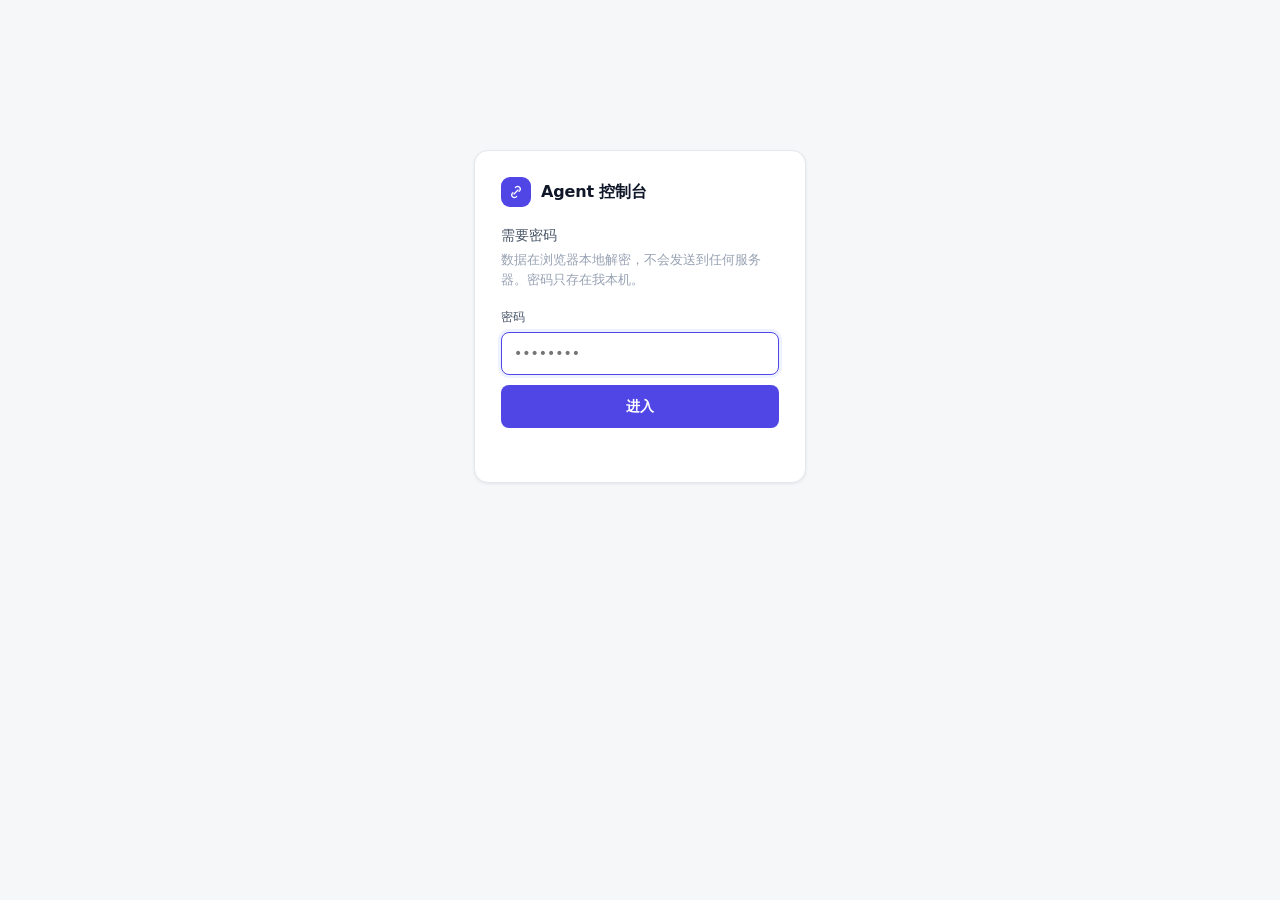
==== commit ad85c641: "fix(pages): 样式表改指 assets/agents.css" ====
--- a/index.html
+++ b/index.html
@@ -1,4 +1,4 @@
-<!DOCTYPE html><html lang="zh"> <head><meta charset="utf-8"><meta name="robots" content="noindex, nofollow"><meta name="viewport" content="width=device-width, initial-scale=1"><title>Agent 控制台</title><link rel="stylesheet" href="./_astro/agents.css"></head> <body> <div id="login" class="wrap"> <div class="login-card"> <div class="brand"> <span class="brand-mark" aria-hidden="true"> <svg width="16" height="16" viewBox="0 0 24 24" fill="none" stroke="currentColor" stroke-width="1.8" stroke-linecap="round" stroke-linejoin="round"><path d="M9 15l6-6"></path><path d="M11 5.5l1-1a4 4 0 0 1 5.6 5.6l-1 1"></path><path d="M13 18.5l-1 1a4 4 0 0 1-5.6-5.6l1-1"></path></svg> </span> <span class="brand-name">Agent 控制台</span> </div> <h1>需要密码</h1> <p class="hint">数据在浏览器本地解密，不会发送到任何服务器。密码只存在我本机。</p> <label for="pw">密码</label> <input type="password" id="pw" placeholder="••••••••" autocomplete="off" autofocus> <button id="btn" type="button">进入</button> <div id="error"></div> </div> </div> <div id="app" class="wrap"> <div class="topbar"> <span class="brand-mark" aria-hidden="true"> <svg width="16" height="16" viewBox="0 0 24 24" fill="none" stroke="currentColor" stroke-width="1.8" stroke-linecap="round" stroke-linejoin="round"><path d="M9 15l6-6"></path><path d="M11 5.5l1-1a4 4 0 0 1 5.6 5.6l-1 1"></path><path d="M13 18.5l-1 1a4 4 0 0 1-5.6-5.6l1-1"></path></svg> </span> <span class="brand-name">Agent 控制台</span> <span class="spacer"></span> <span class="live"><i></i>实时 · 10 秒刷新</span> <span class="stamp">上次更新: <span id="meta-update">读取中…</span></span> </div> <div class="seg" id="seg" role="tablist"> <button class="on" data-tab="tasks" type="button" role="tab">任务进度</button> <button data-tab="arch" type="button" role="tab">架构地图</button> </div> <section id="panel-tasks" class="panel-view"></section> <section id="panel-arch" class="panel-view" style="display:none"></section> </div> <script>
+<!DOCTYPE html><html lang="zh"> <head><meta charset="utf-8"><meta name="robots" content="noindex, nofollow"><meta name="viewport" content="width=device-width, initial-scale=1"><title>Agent 控制台</title><link rel="stylesheet" href="./assets/agents.css"></head> <body> <div id="login" class="wrap"> <div class="login-card"> <div class="brand"> <span class="brand-mark" aria-hidden="true"> <svg width="16" height="16" viewBox="0 0 24 24" fill="none" stroke="currentColor" stroke-width="1.8" stroke-linecap="round" stroke-linejoin="round"><path d="M9 15l6-6"></path><path d="M11 5.5l1-1a4 4 0 0 1 5.6 5.6l-1 1"></path><path d="M13 18.5l-1 1a4 4 0 0 1-5.6-5.6l1-1"></path></svg> </span> <span class="brand-name">Agent 控制台</span> </div> <h1>需要密码</h1> <p class="hint">数据在浏览器本地解密，不会发送到任何服务器。密码只存在我本机。</p> <label for="pw">密码</label> <input type="password" id="pw" placeholder="••••••••" autocomplete="off" autofocus> <button id="btn" type="button">进入</button> <div id="error"></div> </div> </div> <div id="app" class="wrap"> <div class="topbar"> <span class="brand-mark" aria-hidden="true"> <svg width="16" height="16" viewBox="0 0 24 24" fill="none" stroke="currentColor" stroke-width="1.8" stroke-linecap="round" stroke-linejoin="round"><path d="M9 15l6-6"></path><path d="M11 5.5l1-1a4 4 0 0 1 5.6 5.6l-1 1"></path><path d="M13 18.5l-1 1a4 4 0 0 1-5.6-5.6l1-1"></path></svg> </span> <span class="brand-name">Agent 控制台</span> <span class="spacer"></span> <span class="live"><i></i>实时 · 10 秒刷新</span> <span class="stamp">上次更新: <span id="meta-update">读取中…</span></span> </div> <div class="seg" id="seg" role="tablist"> <button class="on" data-tab="tasks" type="button" role="tab">任务进度</button> <button data-tab="arch" type="button" role="tab">架构地图</button> </div> <section id="panel-tasks" class="panel-view"></section> <section id="panel-arch" class="panel-view" style="display:none"></section> </div> <script>
   /* ============================================================
      0. 常量与静态结构
      ============================================================ */
--- a/assets/agents.css
+++ b/assets/agents.css
@@ -0,0 +1 @@
+*,*:before,*:after{box-sizing:border-box}:root{--bg:#f6f7f9;--surface:#ffffff;--surface-2:#fbfcfd;--surface-3:#f2f4f7;--border:#e4e7ec;--border-2:#d0d5dd;--text:#0f1728;--text-2:#475467;--text-3:#98a2b3;--accent:#4f46e5;--accent-2:#4338ca;--accent-soft:#eef2ff;--accent-line:#c7d2fe;--ok:#12b76a;--ok-soft:#ecfdf3;--ok-line:#a6f4c5;--run:#f79009;--run-soft:#fffaeb;--run-line:#fedf89;--fail:#f04438;--fail-soft:#fef3f2;--fail-line:#fecdca;--idle-soft:#f2f4f7;--r:12px;--r-sm:8px;--shadow:0 1px 2px rgba(16,24,40,.05);--mono:ui-monospace, SFMono-Regular, "SF Mono", Menlo, Consolas, monospace}html{-webkit-text-size-adjust:100%}body{margin:0;background:var(--bg);color:var(--text);font:14px/1.5 -apple-system,BlinkMacSystemFont,Segoe UI,PingFang SC,Hiragino Sans GB,system-ui,sans-serif;-webkit-font-smoothing:antialiased;text-rendering:optimizeLegibility}.wrap{max-width:1240px;margin:0 auto;padding:24px}.mono{font-family:var(--mono)}.num{font-variant-numeric:tabular-nums;font-feature-settings:"tnum"}#login{max-width:380px;margin:14vh auto 0}.login-card{background:var(--surface);border:1px solid var(--border);border-radius:14px;box-shadow:0 1px 3px #10182814;padding:26px}.brand{display:flex;align-items:center;gap:10px;margin-bottom:18px}.brand-mark{width:30px;height:30px;border-radius:9px;background:var(--accent);color:#fff;display:grid;place-items:center;flex:none}.brand-name{font-size:16px;font-weight:600;letter-spacing:-.01em}#login h1{margin:0 0 4px;font-size:14px;font-weight:500;color:var(--text-2)}#login .hint{color:var(--text-3);font-size:12.5px;margin:0 0 18px;line-height:1.6}#login label{display:block;font-size:12px;font-weight:500;color:var(--text-2);margin-bottom:6px}#pw{width:100%;padding:10px 12px;font:inherit;background:#fff;color:var(--text);border:1px solid var(--border-2);border-radius:var(--r-sm);outline:none;transition:border-color .15s,box-shadow .15s}#pw:focus{border-color:var(--accent);box-shadow:0 0 0 3px var(--accent-soft)}#btn{width:100%;margin-top:10px;padding:11px;background:var(--accent);color:#fff;border:0;border-radius:var(--r-sm);font:inherit;font-weight:600;cursor:pointer;transition:background .15s}#btn:hover{background:var(--accent-2)}#btn:disabled{background:var(--border-2);cursor:not-allowed}#error{color:var(--fail);margin-top:10px;min-height:18px;font-size:12.5px}#app{display:none}.topbar{display:flex;align-items:center;gap:14px;flex-wrap:wrap;margin-bottom:18px}.topbar .brand-name{font-size:16px}.topbar .spacer{flex:1}.live{display:inline-flex;align-items:center;gap:7px;font-size:12px;color:var(--text-2);background:var(--surface);border:1px solid var(--border);border-radius:999px;padding:5px 12px}.live i{width:7px;height:7px;border-radius:50%;background:var(--ok);box-shadow:0 0 0 3px var(--ok-soft)}.stamp{font-size:12px;color:var(--text-3);font-family:var(--mono)}.seg{display:inline-flex;background:#ebedf1;border-radius:10px;padding:3px;gap:2px;margin-bottom:18px}.seg button{border:0;background:none;font:inherit;font-size:13px;font-weight:500;color:var(--text-2);padding:7px 16px;border-radius:8px;cursor:pointer;transition:background .15s,color .15s}.seg button:hover{color:var(--text)}.seg button.on{background:#fff;color:var(--text);box-shadow:var(--shadow)}.card{background:var(--surface);border:1px solid var(--border);border-radius:var(--r);box-shadow:var(--shadow);padding:18px}.card+.card{margin-top:14px}.sec{font-size:11px;font-weight:600;letter-spacing:.06em;text-transform:uppercase;color:var(--text-3);margin:0 0 12px}.cols{display:grid;grid-template-columns:minmax(0,1.55fr) minmax(0,1fr);gap:14px;align-items:start}.cols-3{display:grid;grid-template-columns:repeat(3,minmax(0,1fr));gap:14px;align-items:start}.stack{display:flex;flex-direction:column;gap:14px}.stack>.card{margin-top:0;flex:1}.muted{color:var(--text-3)}.empty{color:var(--text-3);font-size:13px;padding:10px 0}.pill{display:inline-flex;align-items:center;gap:6px;font-size:12px;font-weight:600;padding:4px 10px;border-radius:999px;white-space:nowrap}.pill i{width:6px;height:6px;border-radius:50%;background:currentColor;flex:none}.pill.run{color:#b54708;background:var(--run-soft)}.pill.ok{color:#027a48;background:var(--ok-soft)}.pill.fail{color:#b42318;background:var(--fail-soft)}.pill.idle{color:var(--text-2);background:var(--idle-soft)}.tag{display:inline-block;font-size:11px;font-weight:600;padding:2px 7px;border-radius:6px;white-space:nowrap}.tag.default{color:var(--accent-2);background:var(--accent-soft)}.tag.ondemand{color:var(--text-2);background:var(--surface-3)}.tag.alert{color:#b54708;background:var(--run-soft)}.tag.codex{color:var(--accent-2);background:var(--accent-soft)}.tag.xiaomi{color:#b54708;background:#fef0c7}.hero{display:flex;gap:22px;align-items:center;justify-content:space-between;flex-wrap:wrap}.hero-main{min-width:280px;flex:1}.hero h2{margin:10px 0 6px;font-size:20px;font-weight:600;letter-spacing:-.015em;line-height:1.4}.hero .sub{color:var(--text-3);font-size:12.5px;font-family:var(--mono)}.owner{display:flex;align-items:center;gap:14px;padding:14px 18px;border:1px solid var(--border);border-radius:var(--r);background:var(--surface-2);min-width:300px}.owner[data-state=running]{border-color:var(--run-line);background:var(--run-soft)}.owner[data-state=done]{border-color:var(--ok-line);background:var(--ok-soft)}.avatar{width:42px;height:42px;border-radius:50%;display:grid;place-items:center;font-size:15px;font-weight:700;flex:none;background:#fff;border:1px solid var(--border)}.avatar[data-who=codex]{color:var(--accent-2);background:var(--accent-soft);border-color:var(--accent-line)}.avatar[data-who=xiaomi]{color:#b54708;background:#fef0c7;border-color:var(--run-line)}.owner .lbl{font-size:10.5px;font-weight:600;letter-spacing:.06em;text-transform:uppercase;color:var(--text-3)}.owner .nm{font-size:19px;font-weight:700;letter-spacing:-.01em;margin-top:1px}.owner .rl{font-size:11.5px;color:var(--text-2);margin-top:1px}.owner .eta{margin-left:auto;text-align:right}.owner .eta .v{font-size:17px;font-weight:600;font-family:var(--mono);font-variant-numeric:tabular-nums}.owner .eta .k{font-size:10.5px;color:var(--text-3)}.rail{position:relative;display:grid;grid-template-columns:repeat(4,minmax(0,1fr));margin:22px 0 4px}.rail-line,.rail-fill{position:absolute;top:11px;height:2px;border-radius:2px}.rail-line{left:12.5%;right:12.5%;background:var(--border)}.rail-fill{left:12.5%;background:var(--accent);transition:width .4s ease}.rail-step{position:relative;display:flex;flex-direction:column;align-items:center;text-align:center;gap:7px;padding:0 4px}.rail-dot{width:24px;height:24px;border-radius:50%;background:#fff;border:1.5px solid var(--border-2);color:var(--text-3);display:grid;place-items:center}.rail-step.done .rail-dot{background:var(--accent);border-color:var(--accent);color:#fff}.rail-step.current .rail-dot{border-color:var(--accent);border-width:2px;background:var(--accent-soft);color:var(--accent-2);font-weight:700;box-shadow:0 0 0 4px var(--accent-soft);animation:breathe 2.2s ease-in-out infinite}@keyframes breathe{0%,to{box-shadow:0 0 0 4px var(--accent-soft)}50%{box-shadow:0 0 0 7px #4f46e51a}}.rail-step .sn{font-size:13px;font-weight:500;color:var(--text-3)}.rail-step.done .sn,.rail-step.current .sn{color:var(--text);font-weight:600}.rail-step.current .sn{color:var(--accent-2);font-weight:700}.rail-step.current .sm{color:var(--accent-2);font-weight:600}.rail-step .sm{font-size:11px;color:var(--text-3);font-family:var(--mono)}.feed{display:flex;flex-direction:column}.feed-row{display:flex;align-items:baseline;gap:10px;padding:8px 0;border-top:1px solid var(--surface-3)}.feed-row:first-child{border-top:0}.feed-row.new{background:var(--accent-soft);border-radius:8px;padding:8px 10px;margin:0 -10px}.feed-t{font-family:var(--mono);font-size:11px;color:var(--text-3);flex:none;width:60px}.feed-w{flex:none}.feed-a{font-size:13px;color:var(--text)}.feed-f{font-family:var(--mono);font-size:11px;color:var(--text-3);margin-left:auto;flex:none}.stats{display:grid;grid-template-columns:repeat(2,minmax(0,1fr));gap:10px}.stat{background:var(--surface-2);border:1px solid var(--border);border-radius:10px;padding:11px 12px}.stat .k{font-size:11px;color:var(--text-3)}.stat .v{font-size:21px;font-weight:600;letter-spacing:-.02em;margin-top:3px;font-variant-numeric:tabular-nums}.stat .v small{font-size:12px;font-weight:400;color:var(--text-3);margin-left:3px;letter-spacing:0}.bars{margin-top:14px;display:flex;flex-direction:column;gap:8px}.bar{display:grid;grid-template-columns:minmax(70px,1fr) 2fr auto;gap:9px;align-items:center;font-size:12px}.bar .bl{color:var(--text-2);font-family:var(--mono);font-size:11px;overflow:hidden;text-overflow:ellipsis;white-space:nowrap}.bar .bt{height:6px;border-radius:3px;background:var(--surface-3);overflow:hidden}.bar .bf{height:100%;background:var(--accent);border-radius:3px}.bar .bv{font-family:var(--mono);font-size:11px;color:var(--text-2);font-variant-numeric:tabular-nums}.pv-h{font-size:12.5px;font-weight:600;color:var(--text);margin:0 0 8px;display:flex;align-items:center;gap:8px}.pv-s{font-size:11.5px;color:var(--text-3);margin-top:6px;line-height:1.5}.svc{display:flex;align-items:center;gap:9px;padding:6px 0;font-size:12.5px}.svc .dot{width:8px;height:8px;border-radius:50%;flex:none}.svc .dot.up{background:var(--ok);box-shadow:0 0 0 3px var(--ok-soft)}.svc .dot.down{background:var(--fail);box-shadow:0 0 0 3px var(--fail-soft)}.svc .lb{flex:1;min-width:0;overflow:hidden;text-overflow:ellipsis;white-space:nowrap}.svc .pd{font-family:var(--mono);font-size:10.5px;color:var(--text-3)}.wd{margin-top:10px;border-top:1px solid var(--surface-3);padding-top:8px}.wd-row{font-family:var(--mono);font-size:11px;color:var(--text-2);padding:3px 0}.wd-row .tt{color:var(--text-3)}table.tbl{width:100%;border-collapse:collapse;font-size:13px}table.tbl th{text-align:left;font-size:10.5px;font-weight:600;letter-spacing:.05em;text-transform:uppercase;color:var(--text-3);padding:0 10px 8px 0;border-bottom:1px solid var(--border)}table.tbl td{padding:9px 10px 9px 0;border-bottom:1px solid var(--surface-3);vertical-align:top}table.tbl tr:last-child td{border-bottom:0}table.tbl td.n{font-family:var(--mono);font-size:12px;color:var(--text-2);white-space:nowrap;font-variant-numeric:tabular-nums}table.tbl td.n.right{text-align:right}table.tbl td.dim{color:var(--text-3)}.arch-head{display:flex;align-items:center;gap:12px;flex-wrap:wrap;margin-bottom:14px}.arch-legend{display:flex;flex-wrap:wrap;gap:6px 16px}.lg{display:inline-flex;align-items:center;gap:6px;font-size:11.5px;color:var(--text-2)}.lg i{width:8px;height:8px;border-radius:3px;flex:none}.arch-hint{font-size:11.5px;color:var(--text-3)}.flowlegend{display:flex;flex-wrap:wrap;gap:6px 14px;margin:0 0 14px;padding:9px 12px;background:var(--surface-2);border:1px solid var(--border);border-radius:10px}.flowlegend span{display:inline-flex;align-items:center;gap:6px;font-size:11.5px;color:var(--text-2)}.flowlegend i{width:14px;height:2.5px;border-radius:2px;flex:none}.arch-canvas{position:relative;padding:2px 0}.arch-layers{display:flex;flex-direction:column;gap:12px}.arch-layer{background:var(--surface-2);border:1px solid var(--border);border-radius:var(--r);padding:12px;display:grid;grid-template-columns:112px minmax(0,1fr);gap:14px}.arch-layer-head{display:flex;align-items:flex-start;gap:7px;padding-top:5px}.arch-layer-head i{width:8px;height:8px;border-radius:3px;margin-top:4px;flex:none}.arch-layer-head .n{font-size:12.5px;font-weight:600;color:var(--text-2);line-height:1.35}.arch-layer-head .c{font-size:11px;color:var(--text-3)}.arch-nodes{display:flex;gap:12px;flex-wrap:wrap;align-items:stretch}.arch-node{position:relative;z-index:3;flex:1 1 210px;max-width:340px;min-height:96px;text-align:left;font:inherit;cursor:pointer;background:#fff;border:1px solid var(--border);border-radius:10px;padding:12px;transition:border-color .15s,box-shadow .15s,opacity .15s}.arch-node:hover{border-color:var(--accent-line)}.arch-node:focus-visible{outline:2px solid var(--accent);outline-offset:2px}.arch-node .top{display:flex;align-items:center;gap:8px}.arch-node .ic{width:26px;height:26px;border-radius:8px;background:var(--surface-3);color:var(--text-2);display:grid;place-items:center;flex:none}.arch-node .nm{font-size:13px;font-weight:600;letter-spacing:-.005em}.arch-node .tech{font-family:var(--mono);font-size:11px;color:var(--accent-2);margin-top:7px;line-height:1.45}.arch-node .role{font-size:11.5px;color:var(--text-2);margin-top:3px;line-height:1.45;display:-webkit-box;-webkit-line-clamp:2;-webkit-box-orient:vertical;overflow:hidden}.arch-node.is-hub{border-color:var(--accent-line);background:var(--accent-soft)}.arch-node.is-hub .ic{background:var(--accent-soft);color:var(--accent-2)}.arch-node.is-selected{border-color:var(--accent);box-shadow:0 0 0 3px var(--accent-soft)}.arch-node.is-linked{border-color:var(--accent-line)}.arch-node.is-dim{opacity:.32}.arch-edges{position:absolute;inset:0;width:100%;height:100%;z-index:2;pointer-events:none;overflow:visible}.arch-edges path{fill:none;stroke:#94a3b8;stroke-width:2.2;transition:stroke .15s,opacity .15s,stroke-width .15s}.arch-edges path.k-msg{stroke:#f79009}.arch-edges path.k-call{stroke:#4f46e5}.arch-edges path.k-handoff{stroke:#7c3aed}.arch-edges path.k-write{stroke:#64748b}.arch-edges path.k-deliver{stroke:#0ea5e9}.arch-edges path.is-active{stroke:var(--accent);stroke-width:3.2}.arch-edges path.is-dim{opacity:.15}.arch-edges circle{fill:#fff;stroke:#94a3b8;stroke-width:2;transition:stroke .15s,opacity .15s}.arch-edges circle.is-active{stroke:var(--accent)}.arch-edges circle.is-dim{opacity:.15}#arch-labels{position:absolute;inset:0;z-index:4;pointer-events:none}.elabel{position:absolute;transform:translate(-50%,-50%);display:inline-flex;align-items:center;gap:5px;background:#fff;border:1px solid var(--border-2);border-radius:999px;padding:2.5px 9px;font-family:var(--mono);font-size:11px;color:var(--text-2);white-space:nowrap;transition:all .15s}.elabel:before{content:"";width:6px;height:6px;border-radius:50%;background:#94a3b8;flex:none}.elabel[data-kind=msg]:before{background:#f79009}.elabel[data-kind=call]:before{background:#4f46e5}.elabel[data-kind=handoff]:before{background:#7c3aed}.elabel[data-kind=write]:before{background:#64748b}.elabel[data-kind=deliver]:before{background:#0ea5e9}.elabel.is-active{border-color:var(--accent);color:var(--accent-2);background:var(--accent-soft)}.elabel.is-dim{opacity:.22}.arch-detail{margin-top:14px;border:1px dashed var(--border-2);border-radius:var(--r);background:var(--surface-2);padding:14px 16px}.arch-detail.has{border-style:solid;background:var(--surface)}.arch-detail .dh{display:flex;align-items:center;gap:10px;flex-wrap:wrap}.arch-detail .dh .nm{font-size:14px;font-weight:600}.kv{display:grid;grid-template-columns:86px minmax(0,1fr);gap:4px 12px;margin-top:10px;font-size:12.5px}.kv .k{color:var(--text-3)}.kv .v{color:var(--text-2);word-break:break-word}.kv .v code,code.p{font-family:var(--mono);font-size:11.5px;background:var(--surface-3);border-radius:4px;padding:1px 5px;color:var(--text-2)}.list{list-style:none;margin:0;padding:0;font-size:12.5px}.list li{display:flex;gap:9px;justify-content:space-between;align-items:baseline;padding:6px 0;border-top:1px solid var(--surface-3)}.list li:first-child{border-top:0}.list li .n{font-family:var(--mono);font-size:11.5px;color:var(--text-2);word-break:break-all}.list li .d{color:var(--text-3);font-size:11.5px;text-align:right;flex:none;max-width:46%}.patch{border:1px solid var(--border);border-left:3px solid var(--run);border-radius:8px;padding:10px 12px;margin-bottom:8px;background:var(--surface-2)}.patch .pp{font-size:12.5px;color:var(--text);line-height:1.5}.patch .pf{font-family:var(--mono);font-size:11px;color:var(--accent-2);margin-top:5px;word-break:break-all}.patch .pe{font-family:var(--mono);font-size:11px;color:#9a3412;margin-top:2px;word-break:break-all}.patch .pn{font-size:11.5px;color:var(--text-3);margin-top:4px}@media(max-width:980px){.wrap{padding:16px}.cols,.cols-3{grid-template-columns:minmax(0,1fr)}.arch-layer{grid-template-columns:minmax(0,1fr);gap:8px}.arch-layer-head{padding-top:0}.arch-nodes{flex-direction:column}.arch-node{max-width:none}.arch-edges,#arch-labels{display:none}.hero{gap:14px}.owner{min-width:0;width:100%}.hero h2{font-size:17px}.rail-step .sm{font-size:10px}.rail-step .sn,table.tbl{font-size:12px}table.tbl td.hide-s,table.tbl th.hide-s{display:none}}.stages-card .stages{display:flex;flex-direction:column;gap:6px;margin-top:8px}.stage-item{background:var(--surface-2, #14171c);border:1px solid var(--border, #1f2329);border-radius:8px;overflow:hidden}.stage-item.is-current{border-color:var(--accent, #2a6df4);box-shadow:0 0 0 1px var(--accent, #2a6df4)}.stage-item.todo{opacity:.6}.stage-header{display:grid;grid-template-columns:24px 90px 1fr auto 24px;align-items:center;gap:10px;padding:10px 14px;cursor:pointer;user-select:none}.stage-header:hover{background:#ffffff05}.stage-header:focus{outline:1px solid var(--accent, #2a6df4);outline-offset:-1px}.stage-marker{width:24px;height:24px;border-radius:50%;background:#1a1d22;color:#888;font-size:11px;display:inline-flex;align-items:center;justify-content:center;flex-shrink:0}.stage-item.done .stage-marker{background:#143614;color:#4f4}.stage-item.current .stage-marker{background:var(--accent, #2a6df4);color:#fff}.stage-item.is-current .stage-marker{animation:stage-pulse 2s ease-in-out infinite}@keyframes stage-pulse{0%,to{box-shadow:0 0 #2a6df480}50%{box-shadow:0 0 0 6px #2a6df400}}.stage-name{font-weight:600;color:#fff;font-size:13px}.stage-who{color:#888;font-size:12px;font-family:ui-monospace,monospace}.stage-time{color:#888;font-size:11px;font-family:ui-monospace,monospace}.stage-toggle{color:#888;font-size:12px;text-align:center}.stage-body{padding:0 14px 12px 48px;display:none}.stage-item[aria-expanded=true]>.stage-body{display:block}.stage-empty{color:#666;font-style:italic;font-size:12px;padding:6px 0}.stage-file{padding:6px 0;border-top:1px dashed var(--border, #1f2329)}.stage-file:first-child{border-top:0}.stage-file-head{display:flex;gap:8px;align-items:baseline;margin-bottom:4px}.file-name{font-family:ui-monospace,monospace;font-size:12px;color:#4a8df4}.file-title{font-size:12px;color:#888}.file-excerpt{color:silver;font-size:12px;line-height:1.5;background:#0003;padding:6px 8px;border-radius:4px;font-style:italic;word-break:break-word}.stage-verdict{margin:8px 0}.stage-file-excerpt{color:silver;font-size:12px;line-height:1.5;padding:6px 8px}.hist-progress{display:inline-flex;gap:3px;align-items:center}.hist-progress .hdot{width:8px;height:8px;border-radius:50%;background:#1a1d22;display:inline-block}.hist-progress .hdot.on{background:#4f4}.hist-progress .hdot.cur{background:#4a8df4}.run-id-display{font-family:ui-monospace,monospace;color:#4a8df4}.history-card .empty{color:#666;font-style:italic;padding:12px;text-align:center;font-size:12px}
